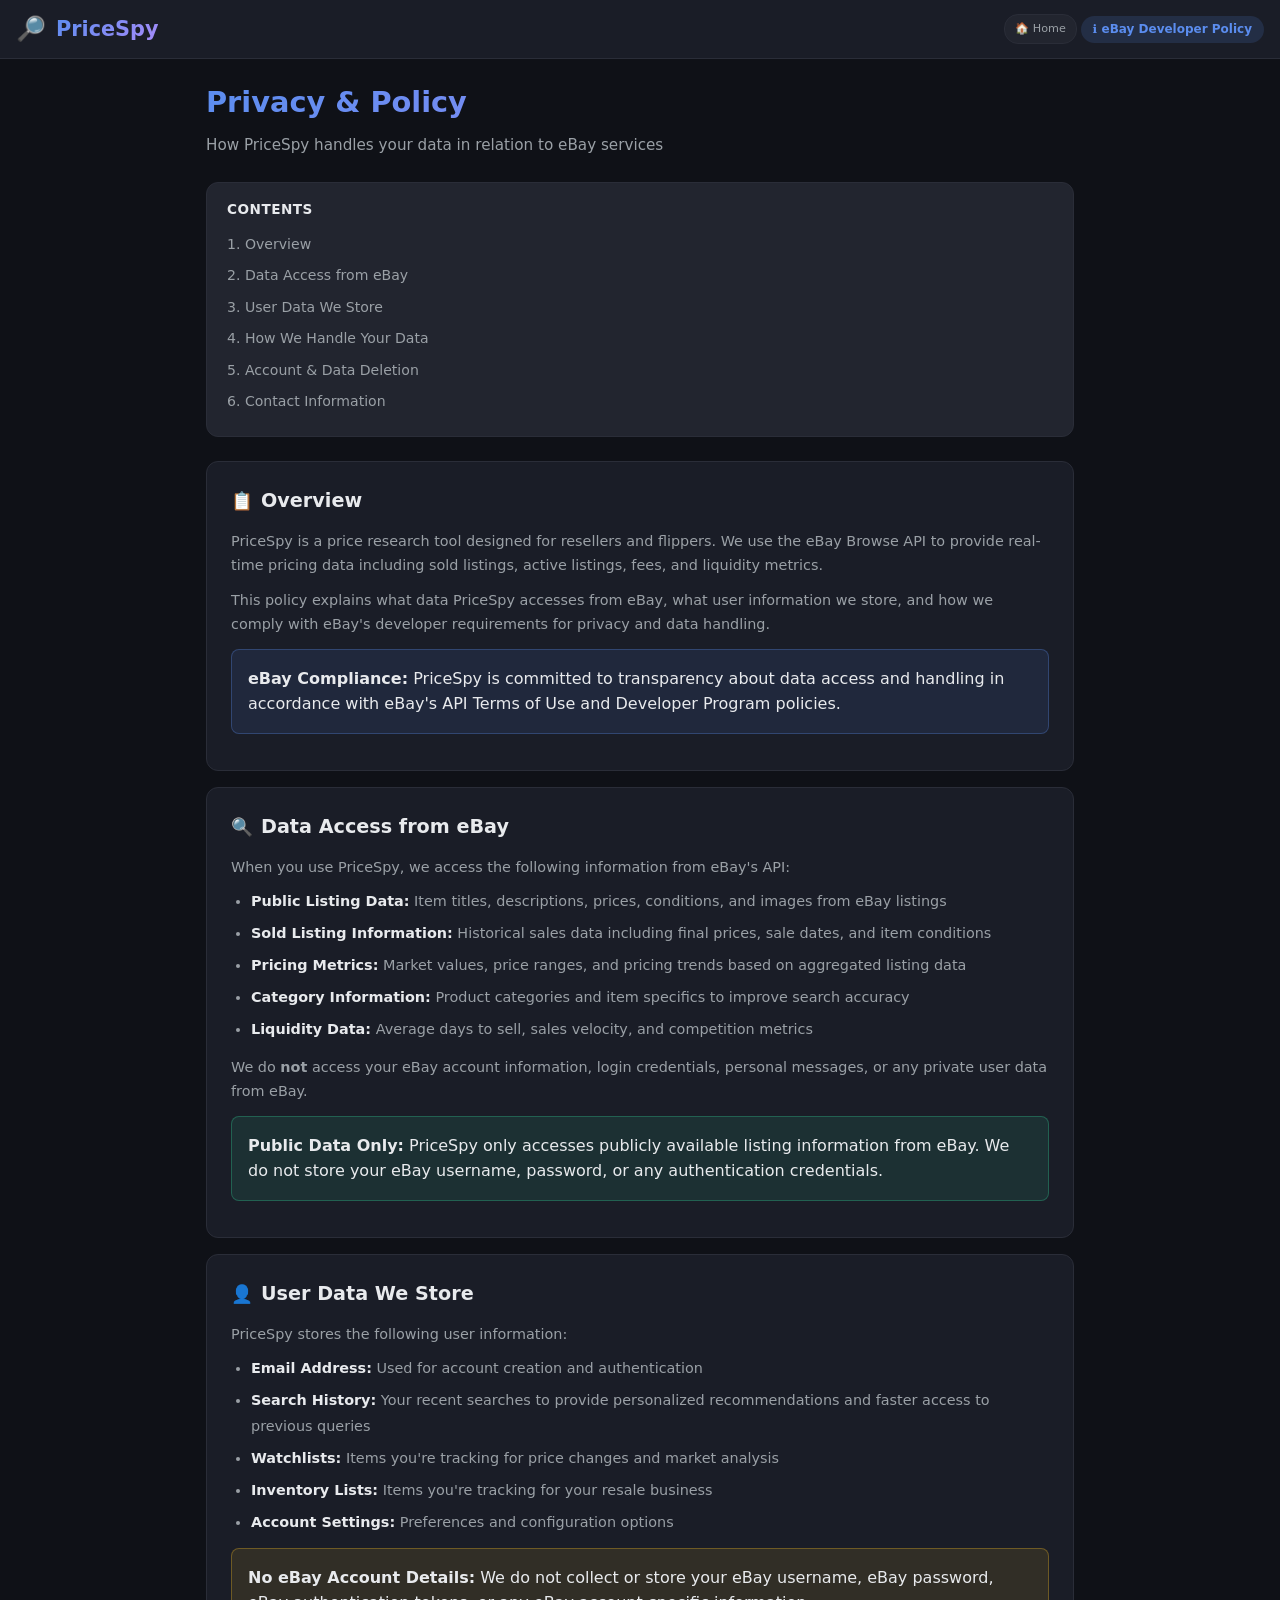
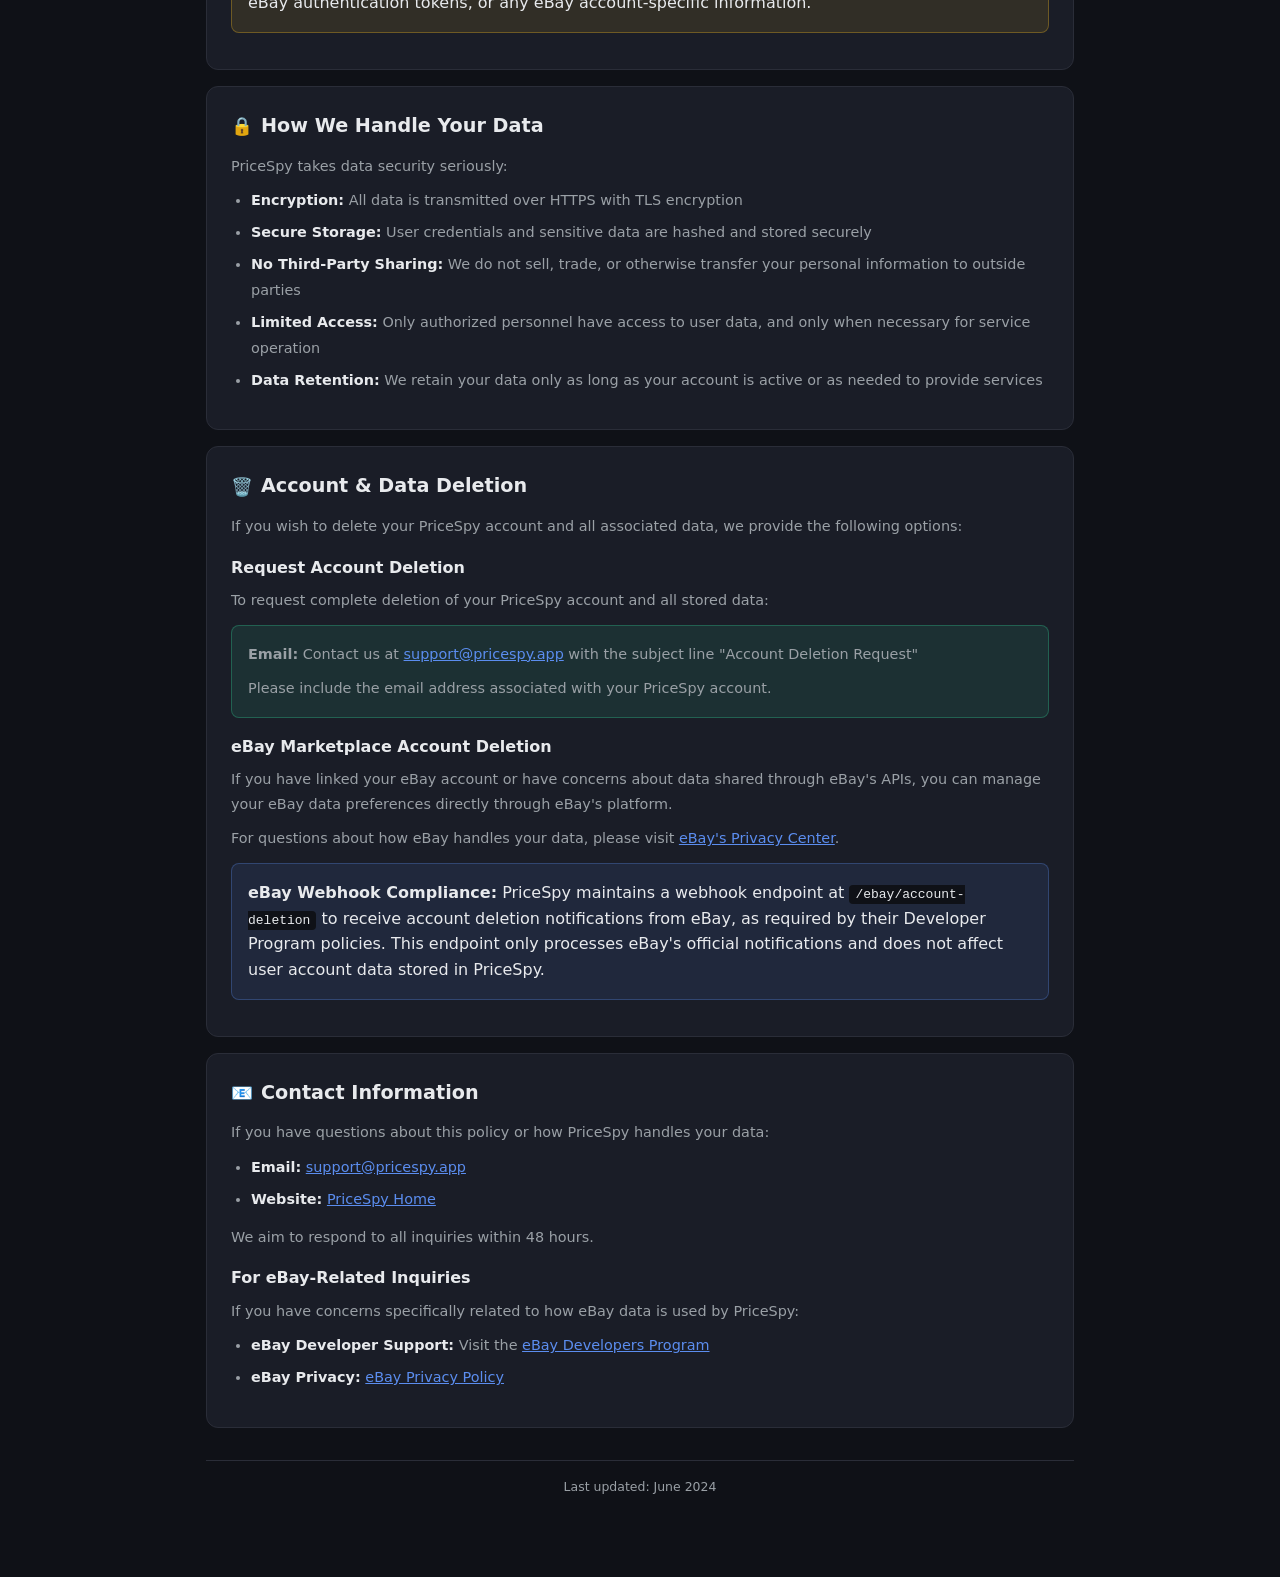
==== templates/policy.html @ 2535f055 "Add eBay Developer Policy page - Create standalone policy page (/policy) with eBay compliance info -" ====
<!DOCTYPE html>
<html lang="en" data-theme="dark">
<head>
<meta charset="UTF-8"><meta name="viewport" content="width=device-width, initial-scale=1.0">
<title>Privacy Policy - PriceSpy</title>
<link rel="icon" href="data:image/svg+xml,<svg xmlns='http://www.w3.org/2000/svg' viewBox='0 0 100 100'><text y='.9em' font-size='90'>🔎</text></svg>">
<style>
:root,[data-theme=dark]{--bg:#0f1117;--s:#1a1d27;--s2:#22252f;--b:#2a2d38;--t:#e8eaed;--t2:#9aa0a6;--a:#5b8def;--g:#34d399;--r:#f87171;--am:#fbbf24;--p:#a78bfa;--rad:12px;--rs:8px}
*{margin:0;padding:0;box-sizing:border-box}
body{font-family:system-ui,-apple-system,sans-serif;background:var(--bg);color:var(--t);min-height:100vh;line-height:1.6}
header{background:var(--s);border-bottom:1px solid var(--b);padding:10px 16px;display:flex;align-items:center;gap:10px;position:sticky;top:0;z-index:100;flex-wrap:wrap}
.logo{font-size:1.3rem;font-weight:800;background:linear-gradient(135deg,var(--a),var(--p));-webkit-background-clip:text;-webkit-text-fill-color:transparent;background-clip:text}
.hr{margin-left:auto;display:flex;align-items:center;gap:4px;flex-wrap:wrap}
.pil{padding:5px 10px;background:var(--s2);border:1px solid var(--b);border-radius:14px;color:var(--t2);font-size:.7rem;cursor:pointer;transition:all .15s;white-space:nowrap;font-family:inherit;text-decoration:none}
.pil:hover{color:var(--t);border-color:var(--t2)}.pil.ac{background:var(--a);color:#fff;border-color:var(--a)}
main{max-width:900px;margin:0 auto;padding:20px 16px 80px}
h1{font-size:1.8rem;font-weight:800;margin-bottom:8px;background:linear-gradient(135deg,var(--a),var(--p));-webkit-background-clip:text;-webkit-text-fill-color:transparent;background-clip:text}
.subtitle{color:var(--t2);font-size:.95rem;margin-bottom:24px}
.cd{background:var(--s);border:1px solid var(--b);border-radius:var(--rad);padding:24px;margin-bottom:16px}
.cd h2{font-size:1.2rem;font-weight:700;margin-bottom:12px;color:var(--t);display:flex;align-items:center;gap:8px}
.cd h2 .icon{font-size:1.1rem}
.cd p{color:var(--t2);font-size:.9rem;margin-bottom:10px;line-height:1.7}
.cd p:last-child{margin-bottom:0}
.cd ul{margin:8px 0 12px 20px;color:var(--t2);font-size:.9rem;line-height:1.8}
.cd ul li{margin-bottom:6px}
.cd ul li strong{color:var(--t)}
.highlight{background:rgba(91,141,239,.1);border:1px solid rgba(91,141,239,.3);border-radius:var(--rs);padding:16px;margin:12px 0}
.highlight-box{background:rgba(52,211,153,.1);border:1px solid rgba(52,211,153,.3);border-radius:var(--rs);padding:16px;margin:12px 0}
.warning-box{background:rgba(251,191,36,.1);border:1px solid rgba(251,191,36,.3);border-radius:var(--rs);padding:16px;margin:12px 0}
.bt{padding:12px 20px;border-radius:var(--rs);font-size:.88rem;font-weight:600;cursor:pointer;border:none;font-family:inherit;transition:all .15s;text-decoration:none;display:inline-block}
.bt-p{background:var(--a);color:#fff}.bt-p:hover{opacity:.9}
.bt-g{background:0 0;color:var(--t2);border:1px solid var(--b)}.bt-g:hover{background:var(--s2);color:var(--t)}
.toc{background:var(--s2);border:1px solid var(--b);border-radius:var(--rad);padding:16px 20px;margin-bottom:24px}
.toc h3{font-size:.85rem;font-weight:600;color:var(--t);margin-bottom:10px;text-transform:uppercase;letter-spacing:.5px}
.toc ul{list-style:none;margin:0;padding:0}
.toc ul li{margin-bottom:6px}
.toc ul li a{color:var(--t2);text-decoration:none;font-size:.88rem;transition:color .15s}
.toc ul li a:hover{color:var(--a)}
.last-updated{color:var(--t2);font-size:.78rem;text-align:center;margin-top:32px;padding-top:16px;border-top:1px solid var(--b)}
.ebay-badge{display:inline-flex;align-items:center;gap:6px;background:rgba(91,141,239,.15);color:var(--a);padding:4px 12px;border-radius:14px;font-size:.75rem;font-weight:600}
@media(max-width:768px){main{padding:12px 8px 60px}h1{font-size:1.4rem}.cd{padding:16px}}
</style>
</head>
<body>

<header>
<span style="font-size:1.5rem">🔎</span><span class="logo">PriceSpy</span>
<div class="hr">
<a href="/" class="pil">🏠 Home</a>
<span class="ebay-badge">ℹ️ eBay Developer Policy</span>
</div>
</header>

<main>
<h1>Privacy &amp; Policy</h1>
<p class="subtitle">How PriceSpy handles your data in relation to eBay services</p>

<div class="toc">
<h3>Contents</h3>
<ul>
<li><a href="#overview">1. Overview</a></li>
<li><a href="#data-access">2. Data Access from eBay</a></li>
<li><a href="#user-data">3. User Data We Store</a></li>
<li><a href="#data-handling">4. How We Handle Your Data</a></li>
<li><a href="#account-deletion">5. Account &amp; Data Deletion</a></li>
<li><a href="#contact">6. Contact Information</a></li>
</ul>
</div>

<div class="cd" id="overview">
<h2><span class="icon">📋</span> Overview</h2>
<p>PriceSpy is a price research tool designed for resellers and flippers. We use the eBay Browse API to provide real-time pricing data including sold listings, active listings, fees, and liquidity metrics.</p>
<p>This policy explains what data PriceSpy accesses from eBay, what user information we store, and how we comply with eBay's developer requirements for privacy and data handling.</p>
<div class="highlight">
<strong>eBay Compliance:</strong> PriceSpy is committed to transparency about data access and handling in accordance with eBay's API Terms of Use and Developer Program policies.
</div>
</div>

<div class="cd" id="data-access">
<h2><span class="icon">🔍</span> Data Access from eBay</h2>
<p>When you use PriceSpy, we access the following information from eBay's API:</p>
<ul>
<li><strong>Public Listing Data:</strong> Item titles, descriptions, prices, conditions, and images from eBay listings</li>
<li><strong>Sold Listing Information:</strong> Historical sales data including final prices, sale dates, and item conditions</li>
<li><strong>Pricing Metrics:</strong> Market values, price ranges, and pricing trends based on aggregated listing data</li>
<li><strong>Category Information:</strong> Product categories and item specifics to improve search accuracy</li>
<li><strong>Liquidity Data:</strong> Average days to sell, sales velocity, and competition metrics</li>
</ul>
<p>We do <strong>not</strong> access your eBay account information, login credentials, personal messages, or any private user data from eBay.</p>
<div class="highlight-box">
<strong>Public Data Only:</strong> PriceSpy only accesses publicly available listing information from eBay. We do not store your eBay username, password, or any authentication credentials.
</div>
</div>

<div class="cd" id="user-data">
<h2><span class="icon">👤</span> User Data We Store</h2>
<p>PriceSpy stores the following user information:</p>
<ul>
<li><strong>Email Address:</strong> Used for account creation and authentication</li>
<li><strong>Search History:</strong> Your recent searches to provide personalized recommendations and faster access to previous queries</li>
<li><strong>Watchlists:</strong> Items you're tracking for price changes and market analysis</li>
<li><strong>Inventory Lists:</strong> Items you're tracking for your resale business</li>
<li><strong>Account Settings:</strong> Preferences and configuration options</li>
</ul>
<div class="warning-box">
<strong>No eBay Account Details:</strong> We do not collect or store your eBay username, eBay password, eBay authentication tokens, or any eBay account-specific information.
</div>
</div>

<div class="cd" id="data-handling">
<h2><span class="icon">🔒</span> How We Handle Your Data</h2>
<p>PriceSpy takes data security seriously:</p>
<ul>
<li><strong>Encryption:</strong> All data is transmitted over HTTPS with TLS encryption</li>
<li><strong>Secure Storage:</strong> User credentials and sensitive data are hashed and stored securely</li>
<li><strong>No Third-Party Sharing:</strong> We do not sell, trade, or otherwise transfer your personal information to outside parties</li>
<li><strong>Limited Access:</strong> Only authorized personnel have access to user data, and only when necessary for service operation</li>
<li><strong>Data Retention:</strong> We retain your data only as long as your account is active or as needed to provide services</li>
</ul>
</div>

<div class="cd" id="account-deletion">
<h2><span class="icon">🗑️</span> Account &amp; Data Deletion</h2>
<p>If you wish to delete your PriceSpy account and all associated data, we provide the following options:</p>

<h3 style="font-size:1rem;margin:16px 0 8px">Request Account Deletion</h3>
<p>To request complete deletion of your PriceSpy account and all stored data:</p>
<div class="highlight-box">
<p><strong>Email:</strong> Contact us at <a href="mailto:support@pricespy.app" style="color:var(--a)">support@pricespy.app</a> with the subject line "Account Deletion Request"</p>
<p style="margin-top:8px">Please include the email address associated with your PriceSpy account.</p>
</div>

<h3 style="font-size:1rem;margin:16px 0 8px">eBay Marketplace Account Deletion</h3>
<p>If you have linked your eBay account or have concerns about data shared through eBay's APIs, you can manage your eBay data preferences directly through eBay's platform.</p>
<p>For questions about how eBay handles your data, please visit <a href="https://www.ebay.com" target="_blank" rel="noopener" style="color:var(--a)">eBay's Privacy Center</a>.</p>

<div class="highlight">
<strong>eBay Webhook Compliance:</strong> PriceSpy maintains a webhook endpoint at <code style="background:var(--bg);padding:2px 6px;border-radius:4px">/ebay/account-deletion</code> to receive account deletion notifications from eBay, as required by their Developer Program policies. This endpoint only processes eBay's official notifications and does not affect user account data stored in PriceSpy.
</div>
</div>

<div class="cd" id="contact">
<h2><span class="icon">📧</span> Contact Information</h2>
<p>If you have questions about this policy or how PriceSpy handles your data:</p>
<ul>
<li><strong>Email:</strong> <a href="mailto:support@pricespy.app" style="color:var(--a)">support@pricespy.app</a></li>
<li><strong>Website:</strong> <a href="/" style="color:var(--a)">PriceSpy Home</a></li>
</ul>
<p>We aim to respond to all inquiries within 48 hours.</p>

<h3 style="font-size:1rem;margin:16px 0 8px">For eBay-Related Inquiries</h3>
<p>If you have concerns specifically related to how eBay data is used by PriceSpy:</p>
<ul>
<li><strong>eBay Developer Support:</strong> Visit the <a href="https://developer.ebay.com" target="_blank" rel="noopener" style="color:var(--a)">eBay Developers Program</a></li>
<li><strong>eBay Privacy:</strong> <a href="https://www.ebay.com/help/policies/privacy-policy" target="_blank" rel="noopener" style="color:var(--a)">eBay Privacy Policy</a></li>
</ul>
</div>

<p class="last-updated">Last updated: June 2024</p>
</main>

</body>
</html>
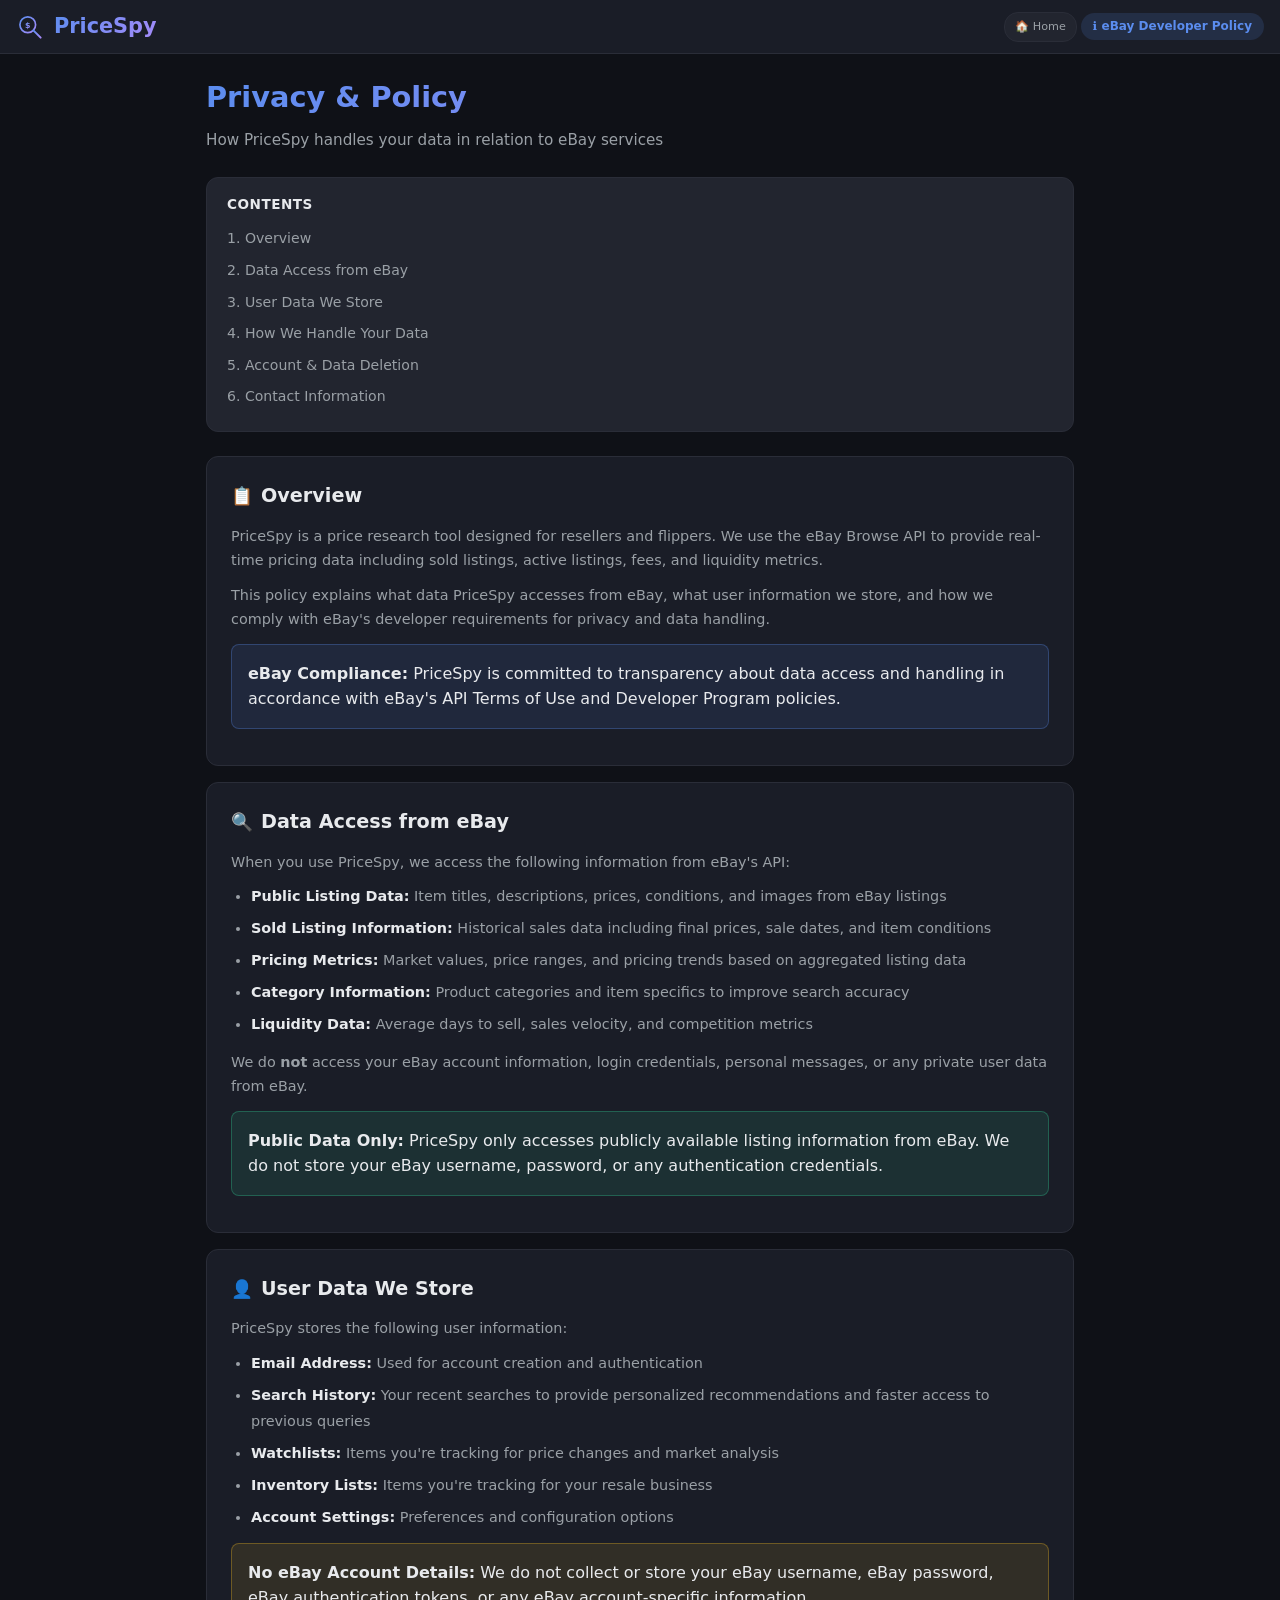
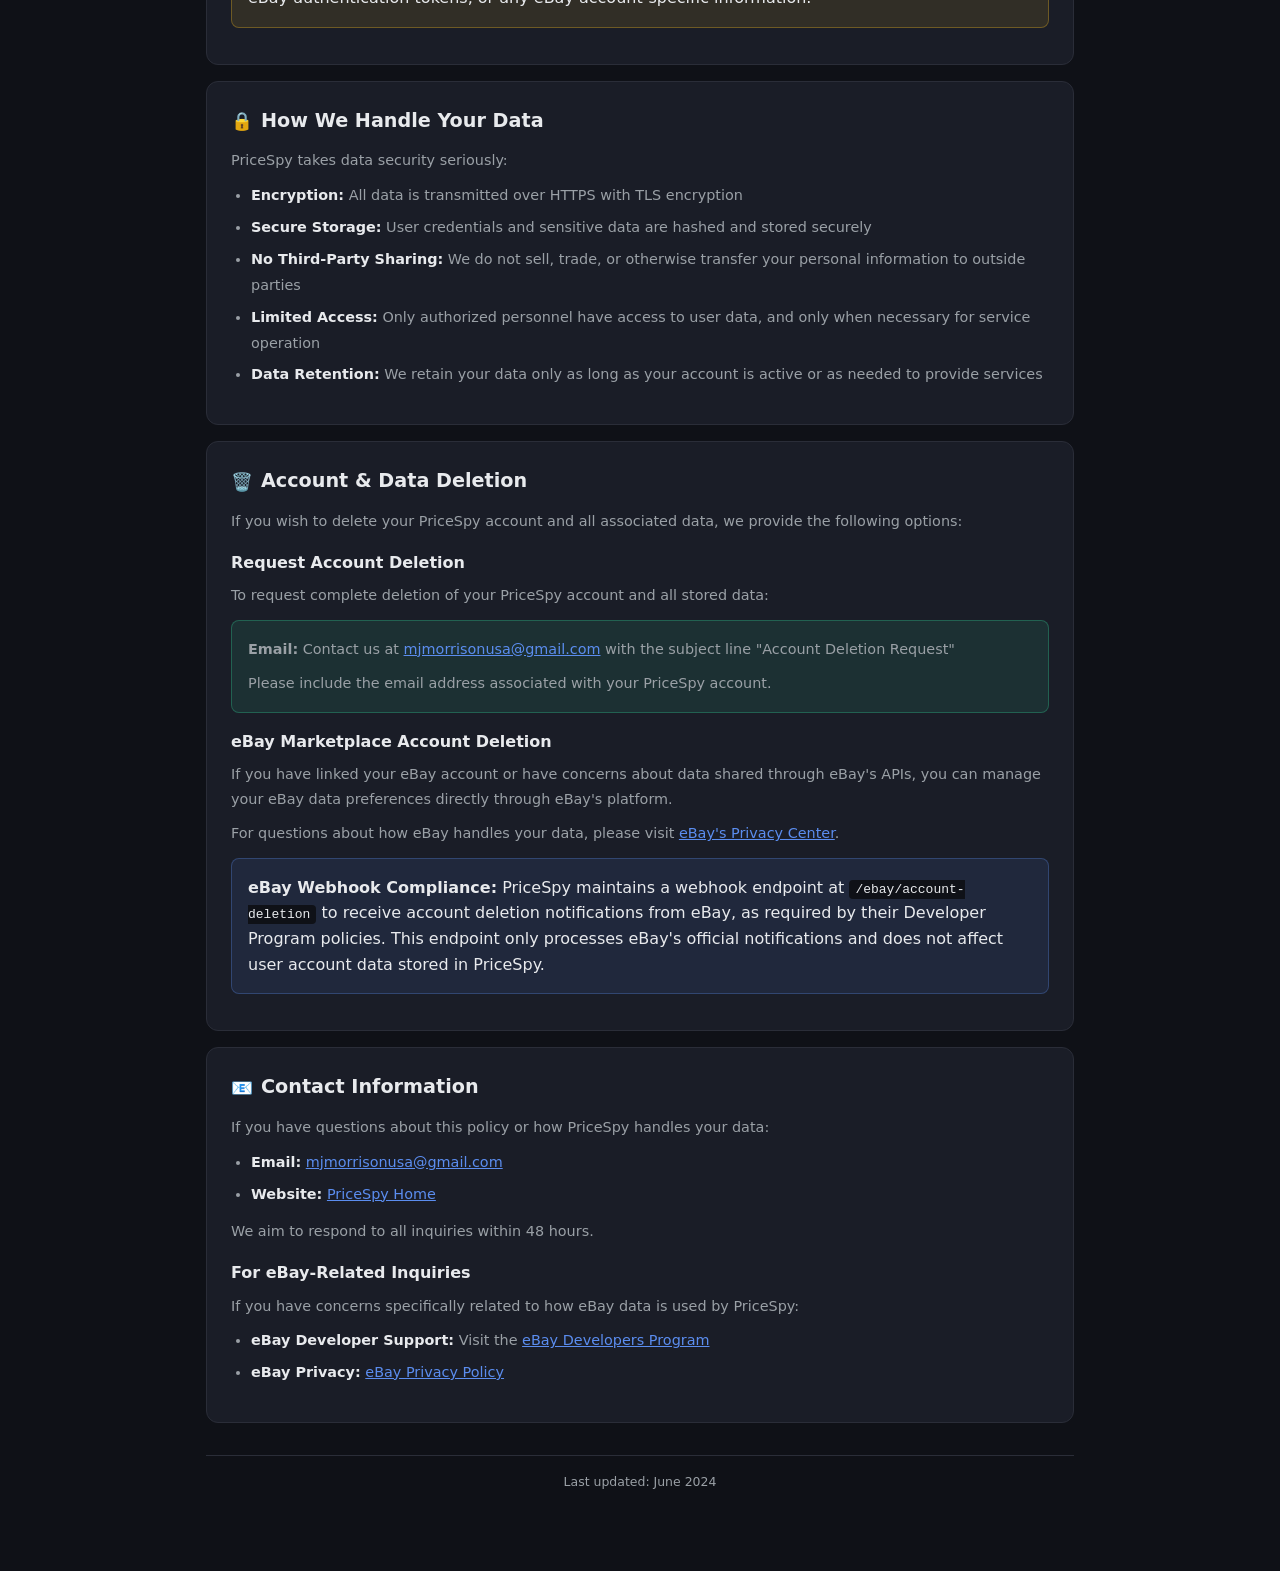
==== commit cef27f96: "Fix policy page email and logo - Update contact email to mjmorrisonusa@gmail.com - Replace emoji log" ====
--- a/templates/policy.html
+++ b/templates/policy.html
@@ -3,7 +3,7 @@
 <head>
 <meta charset="UTF-8"><meta name="viewport" content="width=device-width, initial-scale=1.0">
 <title>Privacy Policy - PriceSpy</title>
-<link rel="icon" href="data:image/svg+xml,<svg xmlns='http://www.w3.org/2000/svg' viewBox='0 0 100 100'><text y='.9em' font-size='90'>🔎</text></svg>">
+<link rel="icon" type="image/svg+xml" href="/static/logo.svg">
 <style>
 :root,[data-theme=dark]{--bg:#0f1117;--s:#1a1d27;--s2:#22252f;--b:#2a2d38;--t:#e8eaed;--t2:#9aa0a6;--a:#5b8def;--g:#34d399;--r:#f87171;--am:#fbbf24;--p:#a78bfa;--rad:12px;--rs:8px}
 *{margin:0;padding:0;box-sizing:border-box}
@@ -44,7 +44,7 @@
 <body>
 
 <header>
-<span style="font-size:1.5rem">🔎</span><span class="logo">PriceSpy</span>
+<img src="/static/logo.svg" alt="PriceSpy" style="height:28px;width:28px;flex-shrink:0"><span class="logo">PriceSpy</span>
 <div class="hr">
 <a href="/" class="pil">🏠 Home</a>
 <span class="ebay-badge">ℹ️ eBay Developer Policy</span>
@@ -126,7 +126,7 @@
 <h3 style="font-size:1rem;margin:16px 0 8px">Request Account Deletion</h3>
 <p>To request complete deletion of your PriceSpy account and all stored data:</p>
 <div class="highlight-box">
-<p><strong>Email:</strong> Contact us at <a href="mailto:support@pricespy.app" style="color:var(--a)">support@pricespy.app</a> with the subject line "Account Deletion Request"</p>
+<p><strong>Email:</strong> Contact us at <a href="mailto:mjmorrisonusa@gmail.com" style="color:var(--a)">mjmorrisonusa@gmail.com</a> with the subject line "Account Deletion Request"</p>
 <p style="margin-top:8px">Please include the email address associated with your PriceSpy account.</p>
 </div>
 
@@ -143,7 +143,7 @@
 <h2><span class="icon">📧</span> Contact Information</h2>
 <p>If you have questions about this policy or how PriceSpy handles your data:</p>
 <ul>
-<li><strong>Email:</strong> <a href="mailto:support@pricespy.app" style="color:var(--a)">support@pricespy.app</a></li>
+<li><strong>Email:</strong> <a href="mailto:mjmorrisonusa@gmail.com" style="color:var(--a)">mjmorrisonusa@gmail.com</a></li>
 <li><strong>Website:</strong> <a href="/" style="color:var(--a)">PriceSpy Home</a></li>
 </ul>
 <p>We aim to respond to all inquiries within 48 hours.</p>
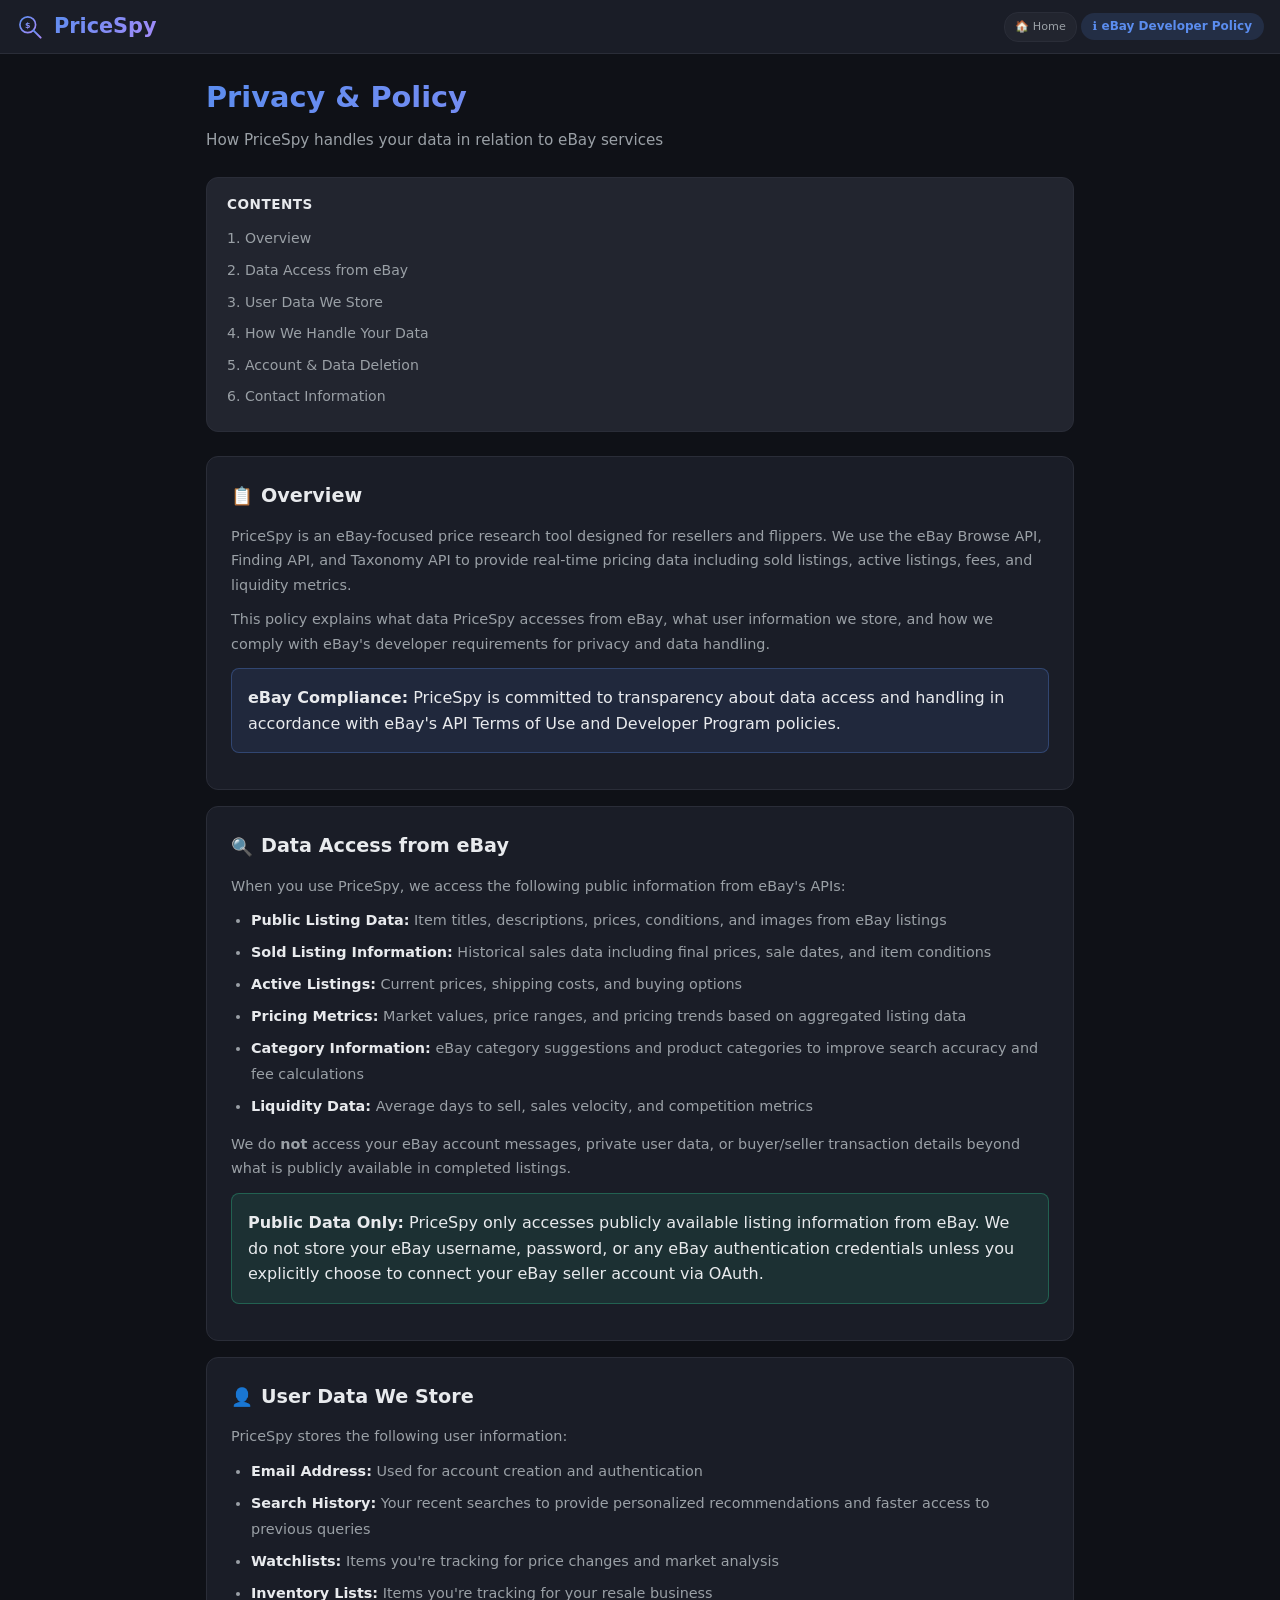
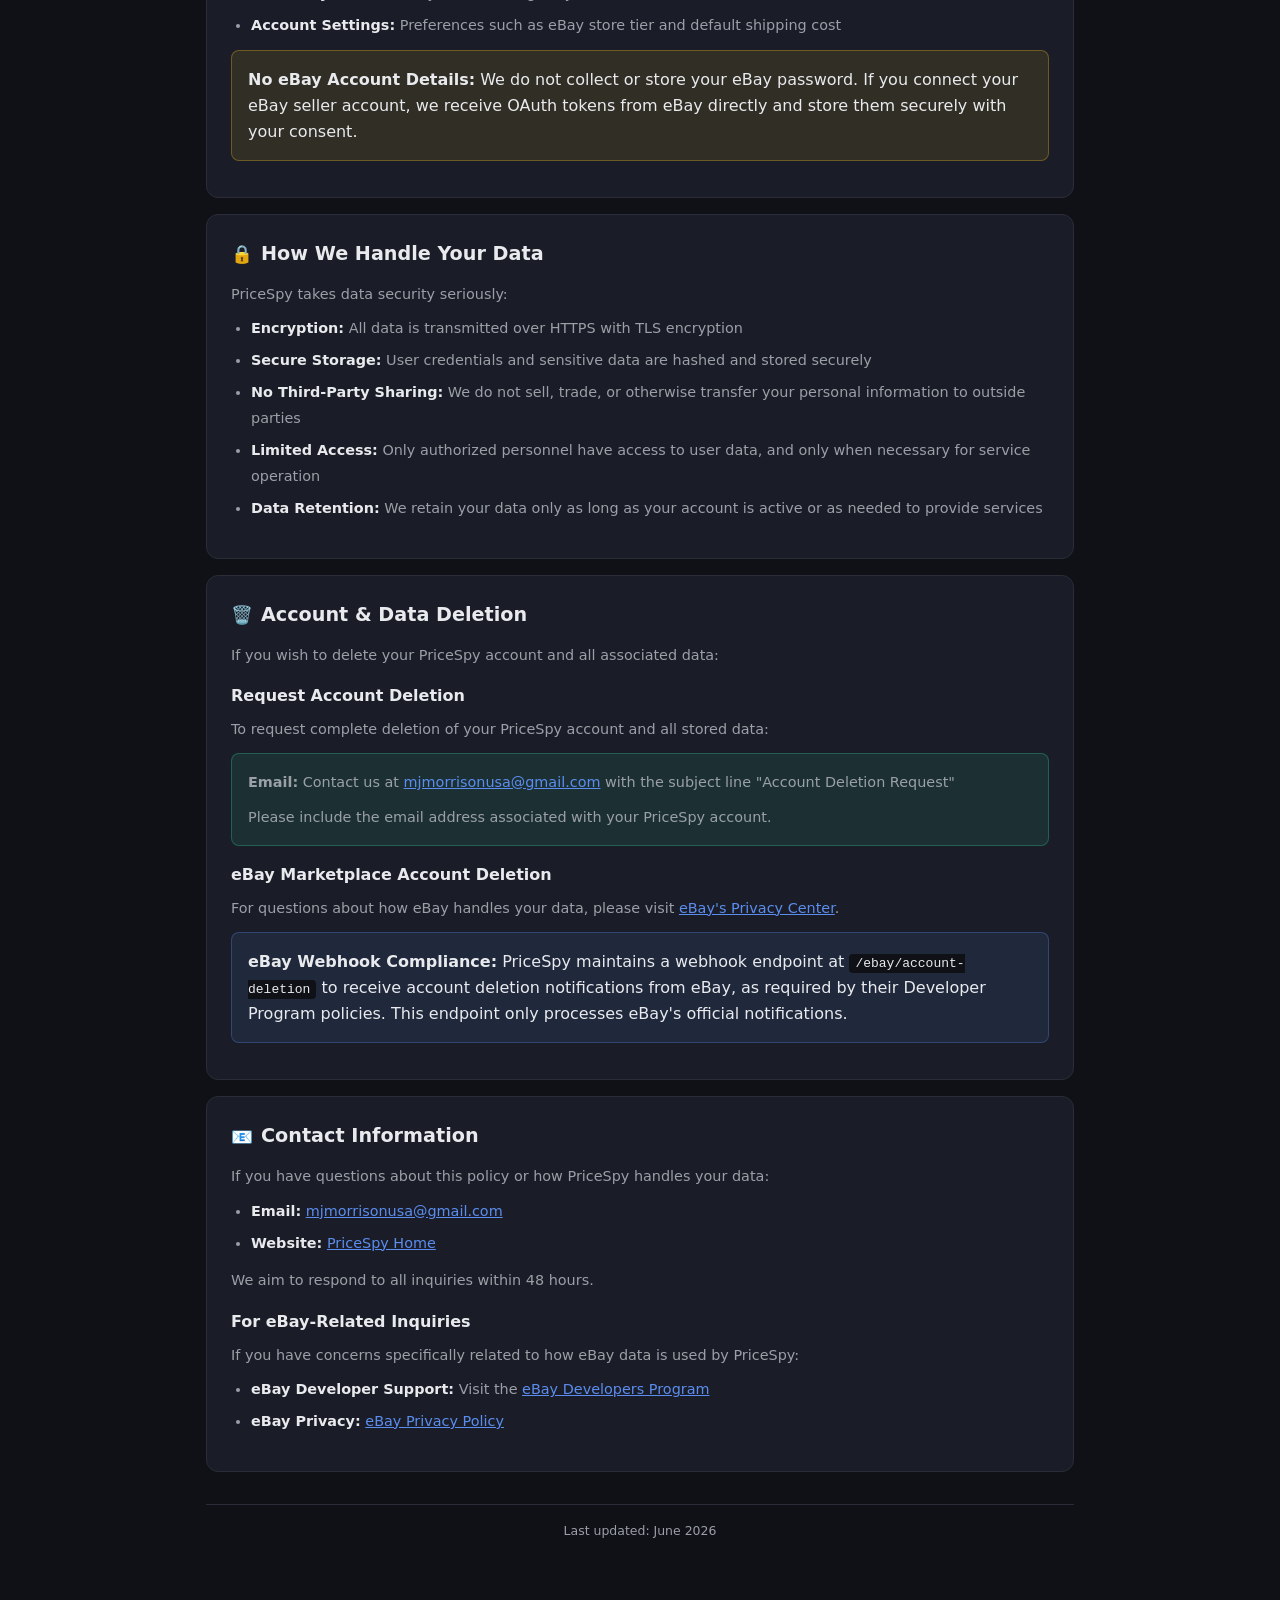
==== commit b8c1a6fa: "Refactor to eBay-only flip analyzer - Remove synthetic/fake sold-listing generation; use real eBay d" ====
--- a/templates/policy.html
+++ b/templates/policy.html
@@ -6,6 +6,7 @@
 <link rel="icon" type="image/svg+xml" href="/static/logo.svg">
 <style>
 :root,[data-theme=dark]{--bg:#0f1117;--s:#1a1d27;--s2:#22252f;--b:#2a2d38;--t:#e8eaed;--t2:#9aa0a6;--a:#5b8def;--g:#34d399;--r:#f87171;--am:#fbbf24;--p:#a78bfa;--rad:12px;--rs:8px}
+[data-theme=light]{--bg:#f5f5f7;--s:#fff;--s2:#f0f0f3;--b:#dcdce0;--t:#1c1c1e;--t2:#6c6c74;--a:#2563eb;--g:#059669;--r:#dc2626;--am:#d97706;--p:#7c3aed}
 *{margin:0;padding:0;box-sizing:border-box}
 body{font-family:system-ui,-apple-system,sans-serif;background:var(--bg);color:var(--t);min-height:100vh;line-height:1.6}
 header{background:var(--s);border-bottom:1px solid var(--b);padding:10px 16px;display:flex;align-items:center;gap:10px;position:sticky;top:0;z-index:100;flex-wrap:wrap}
@@ -69,7 +70,7 @@
 
 <div class="cd" id="overview">
 <h2><span class="icon">📋</span> Overview</h2>
-<p>PriceSpy is a price research tool designed for resellers and flippers. We use the eBay Browse API to provide real-time pricing data including sold listings, active listings, fees, and liquidity metrics.</p>
+<p>PriceSpy is an eBay-focused price research tool designed for resellers and flippers. We use the eBay Browse API, Finding API, and Taxonomy API to provide real-time pricing data including sold listings, active listings, fees, and liquidity metrics.</p>
 <p>This policy explains what data PriceSpy accesses from eBay, what user information we store, and how we comply with eBay's developer requirements for privacy and data handling.</p>
 <div class="highlight">
 <strong>eBay Compliance:</strong> PriceSpy is committed to transparency about data access and handling in accordance with eBay's API Terms of Use and Developer Program policies.
@@ -78,17 +79,18 @@
 
 <div class="cd" id="data-access">
 <h2><span class="icon">🔍</span> Data Access from eBay</h2>
-<p>When you use PriceSpy, we access the following information from eBay's API:</p>
+<p>When you use PriceSpy, we access the following public information from eBay's APIs:</p>
 <ul>
 <li><strong>Public Listing Data:</strong> Item titles, descriptions, prices, conditions, and images from eBay listings</li>
 <li><strong>Sold Listing Information:</strong> Historical sales data including final prices, sale dates, and item conditions</li>
+<li><strong>Active Listings:</strong> Current prices, shipping costs, and buying options</li>
 <li><strong>Pricing Metrics:</strong> Market values, price ranges, and pricing trends based on aggregated listing data</li>
-<li><strong>Category Information:</strong> Product categories and item specifics to improve search accuracy</li>
+<li><strong>Category Information:</strong> eBay category suggestions and product categories to improve search accuracy and fee calculations</li>
 <li><strong>Liquidity Data:</strong> Average days to sell, sales velocity, and competition metrics</li>
 </ul>
-<p>We do <strong>not</strong> access your eBay account information, login credentials, personal messages, or any private user data from eBay.</p>
+<p>We do <strong>not</strong> access your eBay account messages, private user data, or buyer/seller transaction details beyond what is publicly available in completed listings.</p>
 <div class="highlight-box">
-<strong>Public Data Only:</strong> PriceSpy only accesses publicly available listing information from eBay. We do not store your eBay username, password, or any authentication credentials.
+<strong>Public Data Only:</strong> PriceSpy only accesses publicly available listing information from eBay. We do not store your eBay username, password, or any eBay authentication credentials unless you explicitly choose to connect your eBay seller account via OAuth.
 </div>
 </div>
 
@@ -100,10 +102,10 @@
 <li><strong>Search History:</strong> Your recent searches to provide personalized recommendations and faster access to previous queries</li>
 <li><strong>Watchlists:</strong> Items you're tracking for price changes and market analysis</li>
 <li><strong>Inventory Lists:</strong> Items you're tracking for your resale business</li>
-<li><strong>Account Settings:</strong> Preferences and configuration options</li>
+<li><strong>Account Settings:</strong> Preferences such as eBay store tier and default shipping cost</li>
 </ul>
 <div class="warning-box">
-<strong>No eBay Account Details:</strong> We do not collect or store your eBay username, eBay password, eBay authentication tokens, or any eBay account-specific information.
+<strong>No eBay Account Details:</strong> We do not collect or store your eBay password. If you connect your eBay seller account, we receive OAuth tokens from eBay directly and store them securely with your consent.
 </div>
 </div>
 
@@ -121,7 +123,7 @@
 
 <div class="cd" id="account-deletion">
 <h2><span class="icon">🗑️</span> Account &amp; Data Deletion</h2>
-<p>If you wish to delete your PriceSpy account and all associated data, we provide the following options:</p>
+<p>If you wish to delete your PriceSpy account and all associated data:</p>
 
 <h3 style="font-size:1rem;margin:16px 0 8px">Request Account Deletion</h3>
 <p>To request complete deletion of your PriceSpy account and all stored data:</p>
@@ -131,11 +133,10 @@
 </div>
 
 <h3 style="font-size:1rem;margin:16px 0 8px">eBay Marketplace Account Deletion</h3>
-<p>If you have linked your eBay account or have concerns about data shared through eBay's APIs, you can manage your eBay data preferences directly through eBay's platform.</p>
 <p>For questions about how eBay handles your data, please visit <a href="https://www.ebay.com" target="_blank" rel="noopener" style="color:var(--a)">eBay's Privacy Center</a>.</p>
 
 <div class="highlight">
-<strong>eBay Webhook Compliance:</strong> PriceSpy maintains a webhook endpoint at <code style="background:var(--bg);padding:2px 6px;border-radius:4px">/ebay/account-deletion</code> to receive account deletion notifications from eBay, as required by their Developer Program policies. This endpoint only processes eBay's official notifications and does not affect user account data stored in PriceSpy.
+<strong>eBay Webhook Compliance:</strong> PriceSpy maintains a webhook endpoint at <code style="background:var(--bg);padding:2px 6px;border-radius:4px">/ebay/account-deletion</code> to receive account deletion notifications from eBay, as required by their Developer Program policies. This endpoint only processes eBay's official notifications.
 </div>
 </div>
 
@@ -156,7 +157,7 @@
 </ul>
 </div>
 
-<p class="last-updated">Last updated: June 2024</p>
+<p class="last-updated">Last updated: June 2026</p>
 </main>
 
 </body>
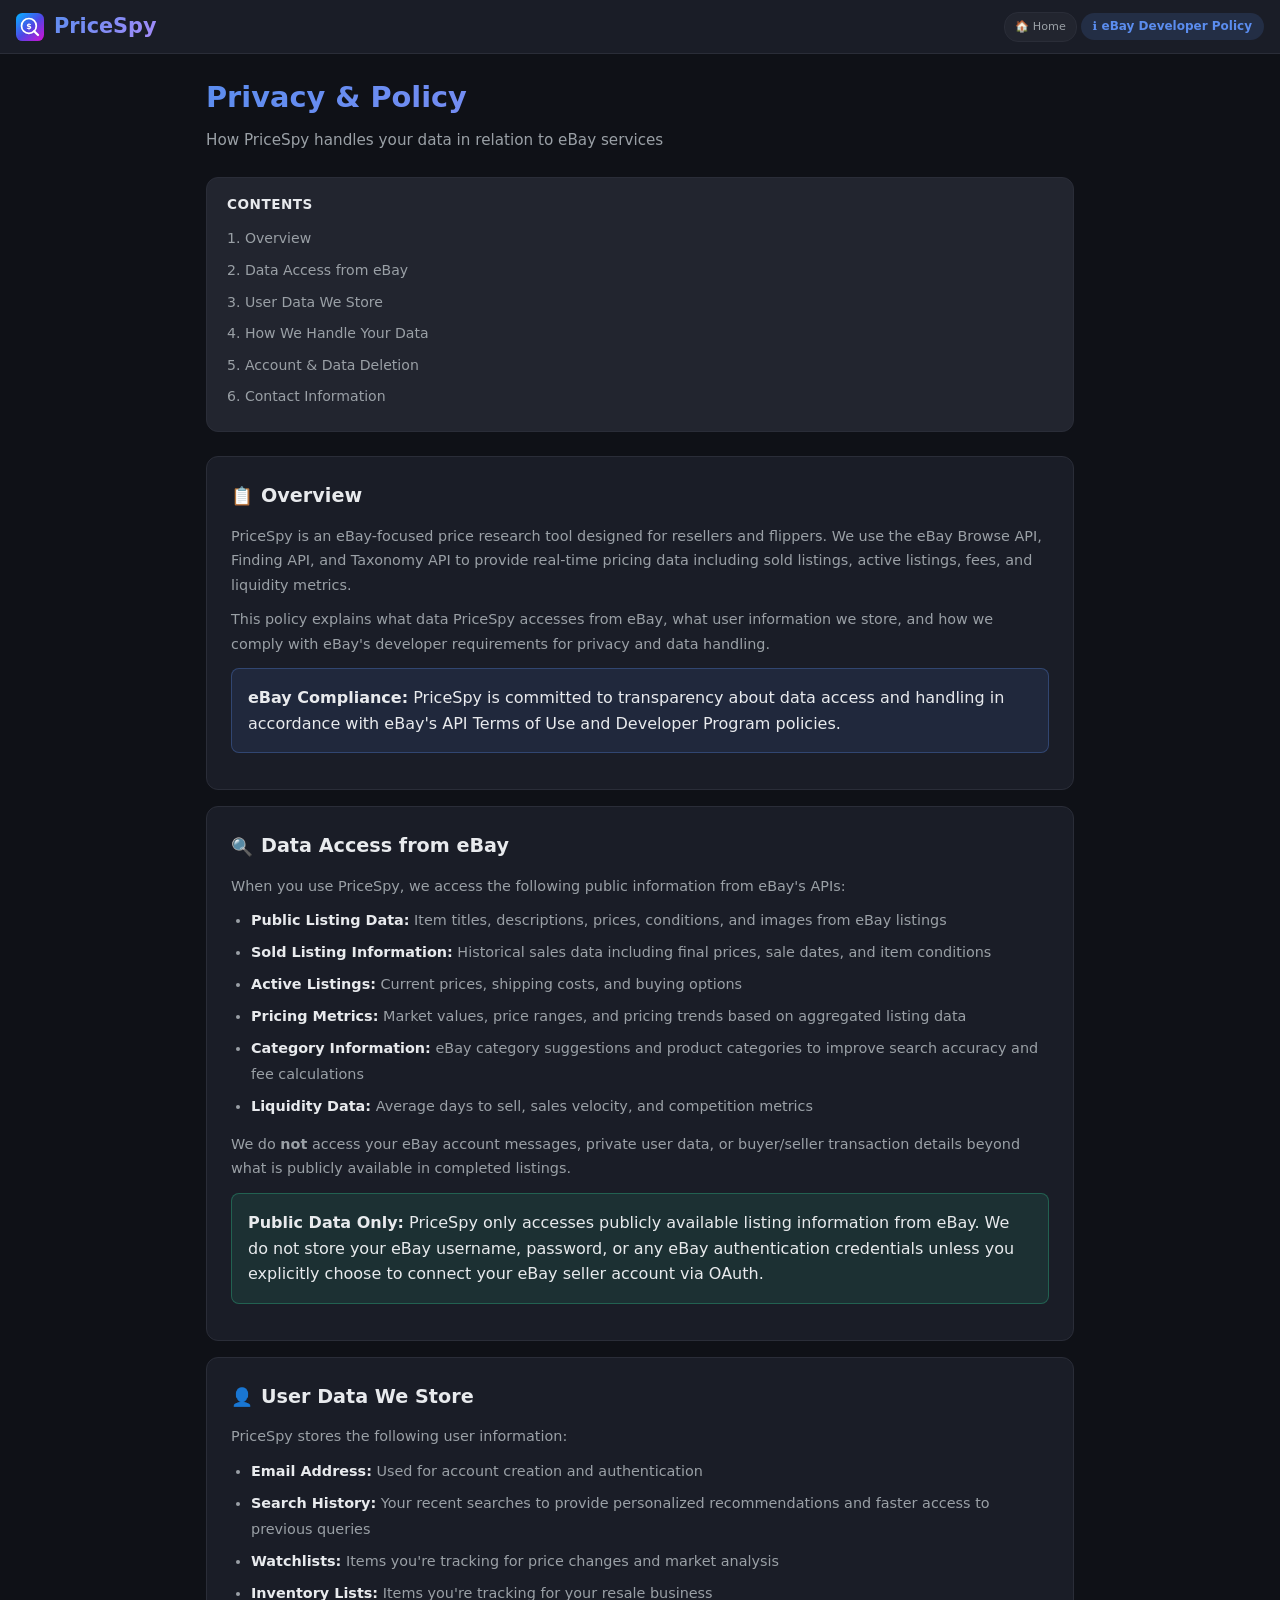
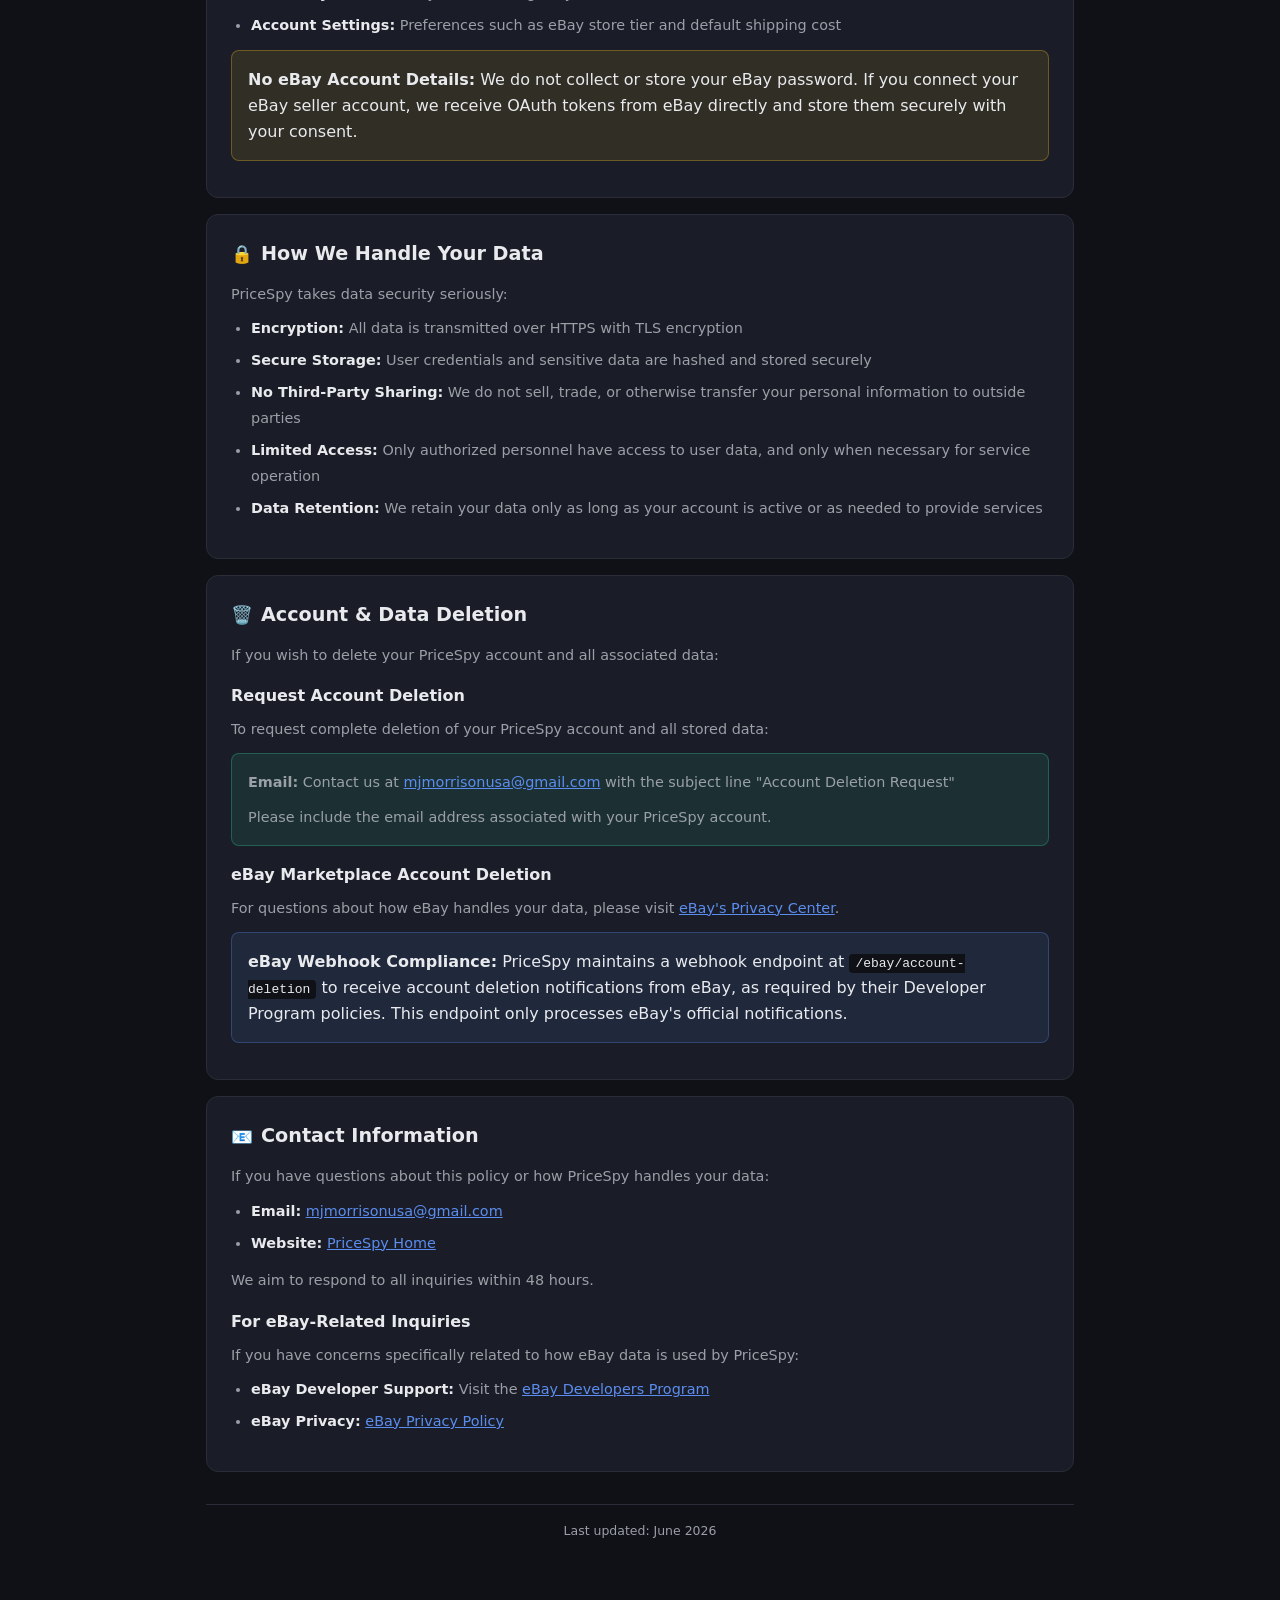
==== commit 0d4f9e74: "Replace app logo assets" ====
--- a/templates/policy.html
+++ b/templates/policy.html
@@ -3,7 +3,7 @@
 <head>
 <meta charset="UTF-8"><meta name="viewport" content="width=device-width, initial-scale=1.0">
 <title>Privacy Policy - PriceSpy</title>
-<link rel="icon" type="image/svg+xml" href="/static/logo.svg">
+<link rel="icon" type="image/svg+xml" href="/static/logo.svg?v=2">
 <style>
 :root,[data-theme=dark]{--bg:#0f1117;--s:#1a1d27;--s2:#22252f;--b:#2a2d38;--t:#e8eaed;--t2:#9aa0a6;--a:#5b8def;--g:#34d399;--r:#f87171;--am:#fbbf24;--p:#a78bfa;--rad:12px;--rs:8px}
 [data-theme=light]{--bg:#f5f5f7;--s:#fff;--s2:#f0f0f3;--b:#dcdce0;--t:#1c1c1e;--t2:#6c6c74;--a:#2563eb;--g:#059669;--r:#dc2626;--am:#d97706;--p:#7c3aed}
@@ -45,7 +45,7 @@
 <body>
 
 <header>
-<img src="/static/logo.svg" alt="PriceSpy" style="height:28px;width:28px;flex-shrink:0"><span class="logo">PriceSpy</span>
+<img src="/static/logo.svg?v=2" alt="PriceSpy" style="height:28px;width:28px;flex-shrink:0"><span class="logo">PriceSpy</span>
 <div class="hr">
 <a href="/" class="pil">🏠 Home</a>
 <span class="ebay-badge">ℹ️ eBay Developer Policy</span>
